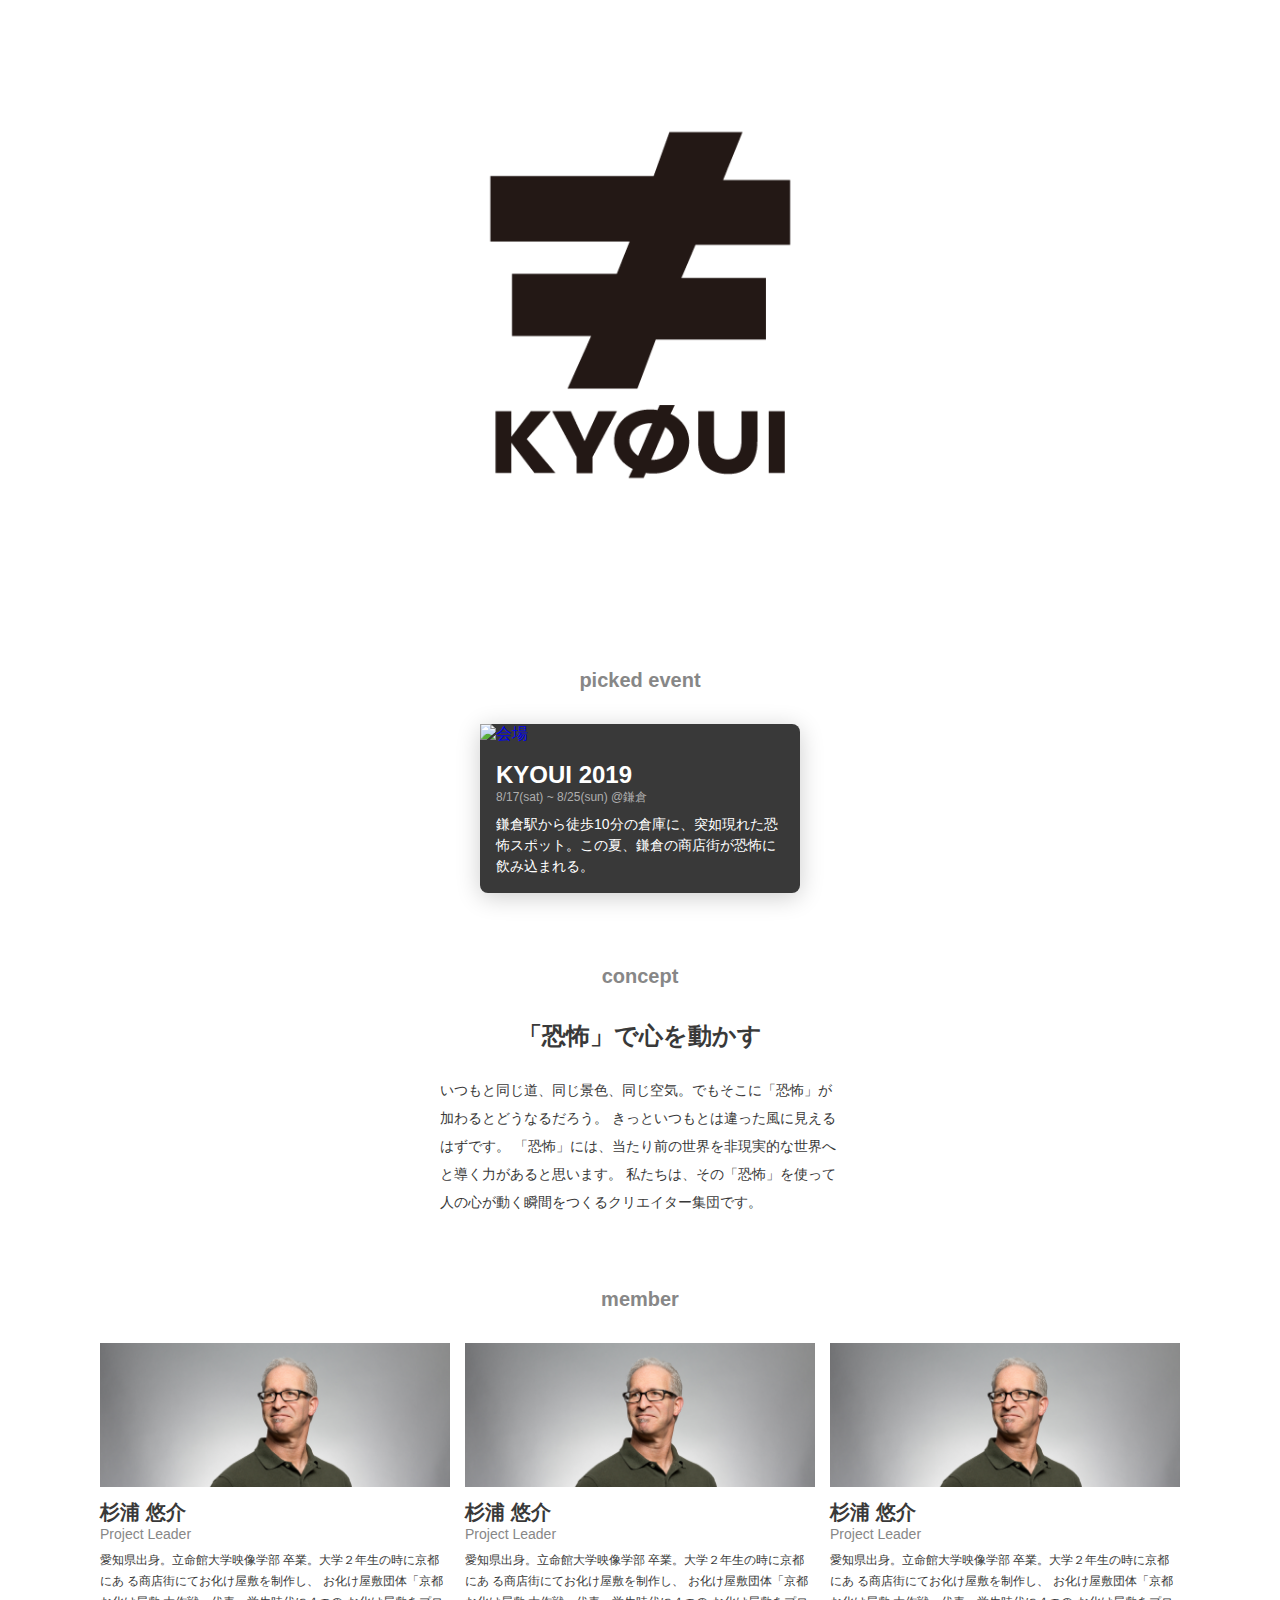
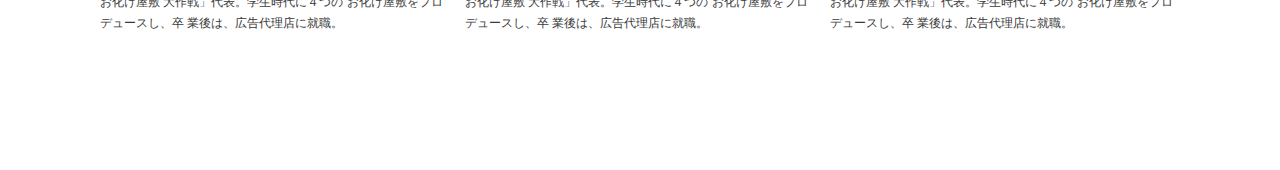
==== docs/index.html @ fddafd69 "GAを導入" ====
<!DOCTYPE html>
<html lang="ja">

<head prefix="og: https://ogp.me/ns# fb: https://ogp.me/ns/fb# website: https://ogp.me/ns/website#">
  <!-- Global site tag (gtag.js) - Google Analytics -->
  <script async src="https://www.googletagmanager.com/gtag/js?id=UA-143882846-1"></script>
  <script>
    window.dataLayer = window.dataLayer || [];
    function gtag(){dataLayer.push(arguments);}
    gtag('js', new Date());
    gtag('config', 'UA-143882846-1');
  </script>

  <meta property="og:title" content="KYOUI" />
  <meta property="og:description" content="website of KYOUI" />
  <meta property="og:url" content="https://ryuuuuukun.github.io/kyoui/" />
  <meta property="og:type" content="website" />
  <meta property="og:image" content="https://ryuuuuukun.github.io/kyoui/assets/images/KYOUI_logo.png" />
  <meta property="og:site_name" content="KYOUI" />

  <meta charset="UTF-8">
  <meta name="viewport" content="width=device-width, initial-scale=1.0">
  <meta http-equiv="X-UA-Compatible" content="ie=edge">
  <title>KYOUI</title>

  <link rel="stylesheet" href="assets/css/style.css">
  <link rel="stylesheet" href="assets/css/ress.css">
  <link rel="shortcut icon" href="assets/images/favicon.ico" type="image/x-icon">
</head>

<body>
  <main>
    <div class="wrapper">
      <header class="site-header" style="display: none;">
        <nav class="site-nav">
          <h1 class="title-logo"><a href="" class="title-logo__link">Ryuki Murakami</a></h1>
          <p class="btn_hamburger" id="jsi-btn-hamburger">
            <a href="#!">
              <span></span>
              <span></span>
              <span></span>
              <span></span>
            </a>
          </p>
          <ul class="nav-menu" id="jsi-nav-menu">
            <li class="nav-menu__list"><a href="#works" class="nav-menu__link nav-menu__link--current">works</a></li>
          </ul><!-- /nav-menu -->
        </nav><!-- /site-nav -->
      </header><!-- /site-header   -->
      <section class="first-view">
        <img src="./assets/images/KYOUI_logo.png" alt="" class="first-view__logo">
      </section>

      <section class="top-section event">
        <h2 class="top-section__title">picked event</h2>
        <a href="./ajisai.html" class="event-link">

          <div class="event__card">
            <img src="./assets/images/place.jpg" alt="会場" class="event__card__image">
            <div class="event__card__texts">
              <h3 class="event__card__texts__title">KYOUI 2019</h3>
              <p class="event__card__texts__subtitle">8/17(sat) ~ 8/25(sun) @鎌倉</p>
              <p class="event__card__texts__caption">鎌倉駅から徒歩10分の倉庫に、突如現れた恐怖スポット。この夏、鎌倉の商店街が恐怖に飲み込まれる。</p>
            </div>
          </div>
        </a>
      </section>

      <section class="top-section concept">
        <h2 class="top-section__title">concept</h2>
        <h3 class="concept__title">「恐怖」で心を動かす</h3>
        <p class="concept__text">いつもと同じ道、同じ景色、同じ空気。でもそこに「恐怖」が加わるとどうなるだろう。
          きっといつもとは違った風に見えるはずです。
          「恐怖」には、当たり前の世界を非現実的な世界へと導く力があると思います。
          私たちは、その「恐怖」を使って人の心が動く瞬間をつくるクリエイター集団です。</p>
      </section>

      <section class="top-section member">
        <h2 class="top-section__title">member</h2>
        <div class="cards">
          <div class="member__card">
            <img src="./assets/images/men.jpg" alt="杉浦雄介の写真" class="member__card__image">
            <h3 class="member__card__name">杉浦 悠介</h3>
            <p class="member__card__role">Project Leader</p>
            <p class="member__card__text">愛知県出身。立命館大学映像学部
              卒業。大学２年生の時に京都にあ
            る商店街にてお化け屋敷を制作し、
            お化け屋敷団体「京都お化け屋敷
            大作戦」代表。学生時代に４つの
            お化け屋敷をプロデュースし、卒
            業後は、広告代理店に就職。</p>
          </div>
          <div class="member__card">
            <img src="./assets/images/men.jpg" alt="杉浦雄介の写真" class="member__card__image">
            <h3 class="member__card__name">杉浦 悠介</h3>
            <p class="member__card__role">Project Leader</p>
            <p class="member__card__text">愛知県出身。立命館大学映像学部
              卒業。大学２年生の時に京都にあ
              る商店街にてお化け屋敷を制作し、
              お化け屋敷団体「京都お化け屋敷
              大作戦」代表。学生時代に４つの
              お化け屋敷をプロデュースし、卒
              業後は、広告代理店に就職。</p>
            </div>
            <div class="member__card">
              <img src="./assets/images/men.jpg" alt="杉浦雄介の写真" class="member__card__image">
              <h3 class="member__card__name">杉浦 悠介</h3>
              <p class="member__card__role">Project Leader</p>
              <p class="member__card__text">愛知県出身。立命館大学映像学部
                卒業。大学２年生の時に京都にあ
                る商店街にてお化け屋敷を制作し、
                お化け屋敷団体「京都お化け屋敷
                大作戦」代表。学生時代に４つの
                お化け屋敷をプロデュースし、卒
                業後は、広告代理店に就職。</p>
              </div>
            </div>
      </section>
    </div><!-- wrapper -->
  </main>
</body>

</html>
---- docs/assets/css/style.css ----
@charset "UTF-8";
@import url(https://fonts.googleapis.com/earlyaccess/notosansjapanese.css);
html {
  font-size: 10px;
}

body {
  list-style: none;
  font-family: "Avenir next", "Arial", "Hiragino Kaku Gothic ProN", "ヒラギノ角ゴ ProN W3", YuGothic, "Yu Gothic", sans-serif, sans-serif;
  font-size: 1.6rem;
  color: #393939;
}

ul {
  list-style: none;
}

a {
  text-decoration: none;
}

.wrapper {
  padding: 32px;
}

.first-view {
  margin: 0 0 72px;
  text-align: center;
}

.first-view__logo {
  max-width: 560px;
  width: 80%;
}

.top-section {
  margin: 0 auto 72px;
}

.top-section__title {
  margin: 0 auto 32px;
  color: #878787;
  font-size: 2rem;
  text-align: center;
}

.event__card {
  margin: 0 auto;
  max-width: 320px;
  background: #393939;
  border-radius: 8px;
  box-shadow: 0px 4px 24px rgba(0, 0, 0, 0.2);
}

.event__card__image {
  height: 168px;
  width: 100%;
  object-fit: cover;
}

.event__card__texts {
  padding: 16px;
}

.event__card__texts__title {
  color: #fff;
  font-size: 2.4rem;
}

.event__card__texts__subtitle {
  color: #aeaeae;
  font-size: 1.2rem;
  margin-bottom: 8px;
}

.event__card__texts__caption {
  color: #fff;
  font-size: 1.4rem;
  line-height: 2.1rem;
}

.concept__title {
  margin-bottom: 24px;
  font-size: 2.4rem;
  text-align: center;
}

.concept__text {
  margin: 0 auto;
  max-width: 400px;
  font-size: 1.4rem;
  line-height: 2.8rem;
}

.cards {
  display: flex;
  margin: 0 auto;
  max-width: 1080px;
  justify-content: space-between;
}

.member__card {
  max-width: 350px;
  margin-bottom: 32px;
}

.member__card__image {
  display: block;
  margin-bottom: 12px;
  width: 100%;
  height: 144px;
  object-fit: cover;
}

.member__card__name {
  font-size: 2rem;
}

.member__card__role {
  margin-bottom: 8px;
  font-size: 1.4rem;
  color: #878787;
}

.member__card__text {
  font-size: 1.2rem;
  line-height: 2.1rem;
}
---- docs/assets/css/ress.css ----
/*!
 * ress.css • v1.2.2
 * MIT License
 * github.com/filipelinhares/ress
 */

/* # =================================================================
   # Global selectors
   # ================================================================= */

html {
  box-sizing: border-box;
  overflow-y: scroll; /* All browsers without overlaying scrollbars */
  -webkit-text-size-adjust: 100%; /* iOS 8+ */
}

*,
::before,
::after {
  background-repeat: no-repeat; /* Set `background-repeat: no-repeat` to all elements and pseudo elements */
  box-sizing: inherit;
}

::before,
::after {
  text-decoration: inherit; /* Inherit text-decoration and vertical align to ::before and ::after pseudo elements */
  vertical-align: inherit;
}

* {
  padding: 0; /* Reset `padding` and `margin` of all elements */
  margin: 0;
}

/* # =================================================================
   # General elements
   # ================================================================= */

/* Add the correct display in iOS 4-7.*/
audio:not([controls]) {
  display: none;
  height: 0;
}

hr {
  overflow: visible; /* Show the overflow in Edge and IE */
}

/*
* Correct `block` display not defined for any HTML5 element in IE 8/9
* Correct `block` display not defined for `details` or `summary` in IE 10/11
* and Firefox
* Correct `block` display not defined for `main` in IE 11
*/
article,
aside,
details,
figcaption,
figure,
footer,
header,
main,
menu,
nav,
section,
summary {
  display: block;
}

summary {
  display: list-item; /* Add the correct display in all browsers */
}

small {
  font-size: 80%; /* Set font-size to 80% in `small` elements */
}

[hidden],
template {
  display: none; /* Add the correct display in IE */
}

abbr[title] {
  border-bottom: 1px dotted; /* Add a bordered underline effect in all browsers */
  text-decoration: none; /* Remove text decoration in Firefox 40+ */
}

a {
  background-color: transparent; /* Remove the gray background on active links in IE 10 */
  -webkit-text-decoration-skip: objects; /* Remove gaps in links underline in iOS 8+ and Safari 8+ */
}

a:active,
a:hover {
  outline-width: 0; /* Remove the outline when hovering in all browsers */
}

code,
kbd,
pre,
samp {
  font-family: monospace, monospace; /* Specify the font family of code elements */
}

b,
strong {
  font-weight: bolder; /* Correct style set to `bold` in Edge 12+, Safari 6.2+, and Chrome 18+ */
}

dfn {
  font-style: italic; /* Address styling not present in Safari and Chrome */
}

/* Address styling not present in IE 8/9 */
mark {
  background-color: #ff0;
  color: #000;
}

/* https://gist.github.com/unruthless/413930 */
sub,
sup {
  font-size: 75%;
  line-height: 0;
  position: relative;
  vertical-align: baseline;
}

sub {
  bottom: -0.25em;
}

sup {
  top: -0.5em;
}

/* # =================================================================
   # Forms
   # ================================================================= */

input {
  border-radius: 0;
}

/* Apply cursor pointer to button elements */
button,
[type="button"],
[type="reset"],
[type="submit"],
[role="button"] {
  cursor: pointer;
}

/* Replace pointer cursor in disabled elements */
[disabled] {
  cursor: default;
}

[type="number"] {
  width: auto; /* Firefox 36+ */
}

[type="search"] {
  -webkit-appearance: textfield; /* Safari 8+ */
}

[type="search"]::-webkit-search-cancel-button,
[type="search"]::-webkit-search-decoration {
  -webkit-appearance: none; /* Safari 8 */
}

textarea {
  overflow: auto; /* Internet Explorer 11+ */
  resize: vertical; /* Specify textarea resizability */
}

button,
input,
optgroup,
select,
textarea {
  font: inherit; /* Specify font inheritance of form elements */
}

optgroup {
  font-weight: bold; /* Restore the font weight unset by the previous rule. */
}

button {
  overflow: visible; /* Address `overflow` set to `hidden` in IE 8/9/10/11 */
}

/* Remove inner padding and border in Firefox 4+ */
button::-moz-focus-inner,
[type="button"]::-moz-focus-inner,
[type="reset"]::-moz-focus-inner,
[type="submit"]::-moz-focus-inner {
  border-style: 0;
  padding: 0;
}

/* Replace focus style removed in the border reset above */
button:-moz-focusring,
[type="button"]::-moz-focus-inner,
[type="reset"]::-moz-focus-inner,
[type="submit"]::-moz-focus-inner {
  outline: 1px dotted ButtonText;
}

button,
html [type="button"], /* Prevent a WebKit bug where (2) destroys native `audio` and `video`controls in Android 4 */
[type="reset"],
[type="submit"] {
  -webkit-appearance: button; /* Correct the inability to style clickable types in iOS */
}

button,
select {
  text-transform: none; /* Firefox 40+, Internet Explorer 11- */
}

/* Remove the default button styling in all browsers */
button,
input,
select,
textarea {
  background-color: transparent;
  border-style: none;
  color: inherit;
}

/* Style select like a standard input */
select {
  -moz-appearance: none; /* Firefox 36+ */
  -webkit-appearance: none; /* Chrome 41+ */
}

select::-ms-expand {
  display: none; /* Internet Explorer 11+ */
}

select::-ms-value {
  color: currentColor; /* Internet Explorer 11+ */
}

legend {
  border: 0; /* Correct `color` not being inherited in IE 8/9/10/11 */
  color: inherit; /* Correct the color inheritance from `fieldset` elements in IE */
  display: table; /* Correct the text wrapping in Edge and IE */
  max-width: 100%; /* Correct the text wrapping in Edge and IE */
  white-space: normal; /* Correct the text wrapping in Edge and IE */
}

::-webkit-file-upload-button {
  -webkit-appearance: button; /* Correct the inability to style clickable types in iOS and Safari */
  font: inherit; /* Change font properties to `inherit` in Chrome and Safari */
}

[type="search"] {
  -webkit-appearance: textfield; /* Correct the odd appearance in Chrome and Safari */
  outline-offset: -2px; /* Correct the outline style in Safari */
}

/* # =================================================================
   # Specify media element style
   # ================================================================= */

img {
  border-style: none; /* Remove border when inside `a` element in IE 8/9/10 */
}

/* Add the correct vertical alignment in Chrome, Firefox, and Opera */
progress {
  vertical-align: baseline;
}

svg:not(:root) {
  overflow: hidden; /* Internet Explorer 11- */
}

audio,
canvas,
progress,
video {
  display: inline-block; /* Internet Explorer 11+, Windows Phone 8.1+ */
}

/* # =================================================================
   # Accessibility
   # ================================================================= */

/* Hide content from screens but not screenreaders */
@media screen {
  [hidden~="screen"] {
    display: inherit;
  }
  [hidden~="screen"]:not(:active):not(:focus):not(:target) {
    position: absolute !important;
    clip: rect(0 0 0 0) !important;
  }
}

/* Specify the progress cursor of updating elements */
[aria-busy="true"] {
  cursor: progress;
}

/* Specify the pointer cursor of trigger elements */
[aria-controls] {
  cursor: pointer;
}

/* Specify the unstyled cursor of disabled, not-editable, or otherwise inoperable elements */
[aria-disabled] {
  cursor: default;
}

/* # =================================================================
   # Selection
   # ================================================================= */

/* Specify text selection background color and omit drop shadow */

::-moz-selection {
  background-color: #b3d4fc; /* Required when declaring ::selection */
  color: #000;
  text-shadow: none;
}

::selection {
  background-color: #b3d4fc; /* Required when declaring ::selection */
  color: #000;
  text-shadow: none;
}
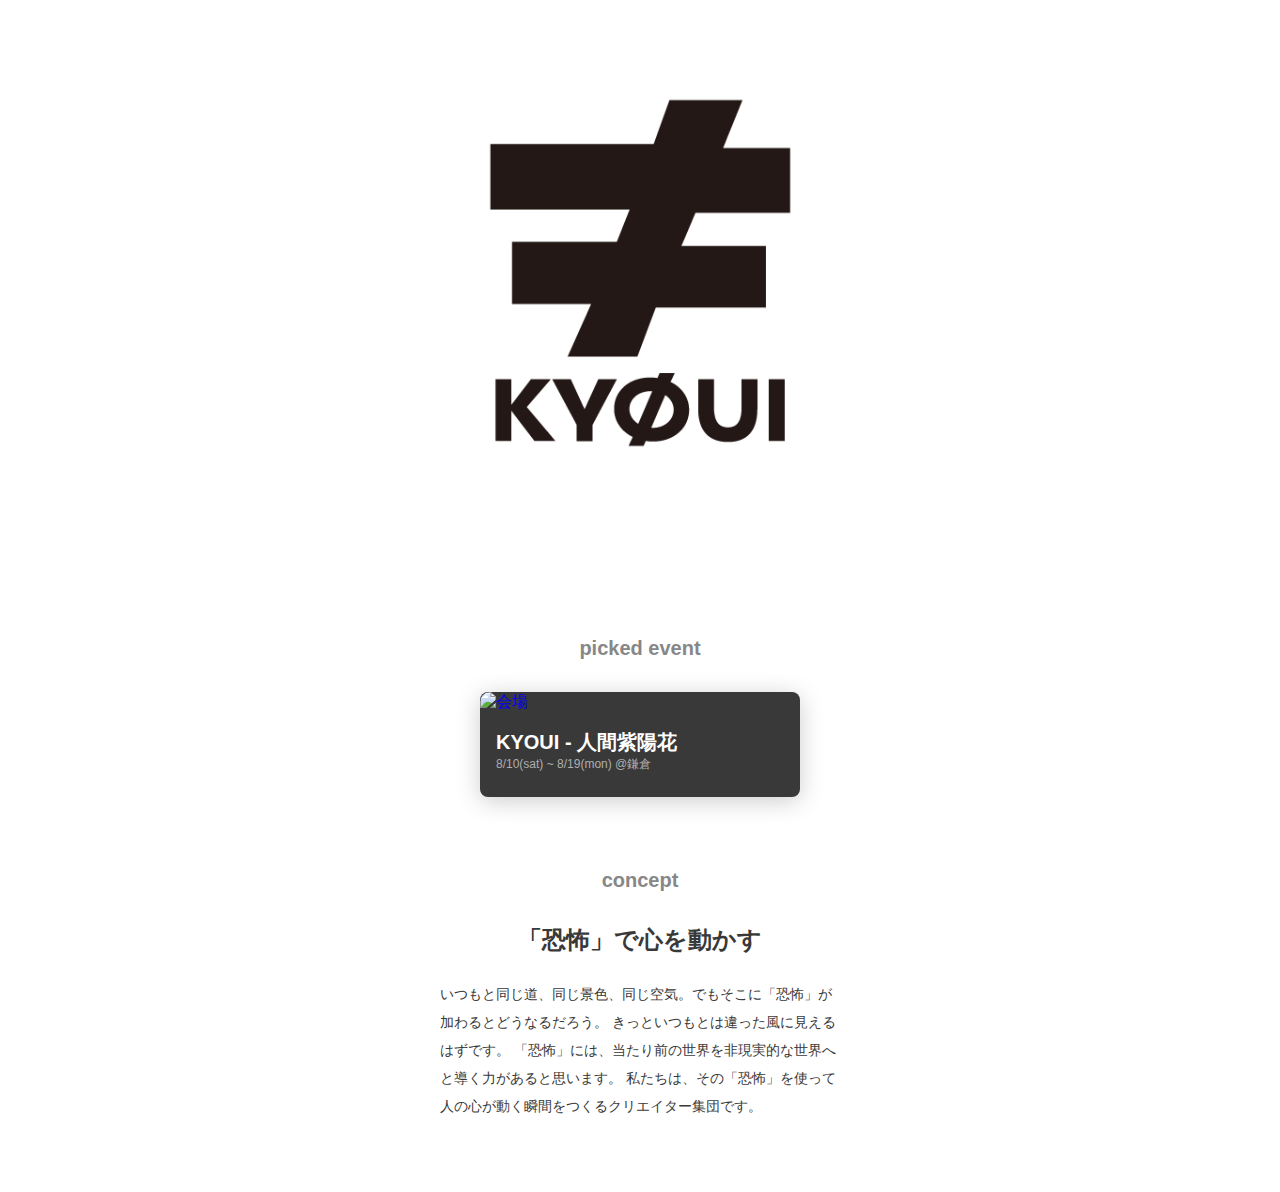
==== commit 27f59f44: "団体ページを変更" ====
--- a/docs/index.html
+++ b/docs/index.html
@@ -10,12 +10,13 @@
     gtag('js', new Date());
     gtag('config', 'UA-143882846-1');
   </script>
-
+  <meta name="twitter:card" content="summary_large_image">
+  <meta name="twitter:site" content="@KYOUI_official" />
   <meta property="og:title" content="KYOUI" />
   <meta property="og:description" content="website of KYOUI" />
-  <meta property="og:url" content="https://ryuuuuukun.github.io/kyoui/" />
+  <meta property="og:url" content="https://kyoui.space/" />
   <meta property="og:type" content="website" />
-  <meta property="og:image" content="https://ryuuuuukun.github.io/kyoui/assets/images/KYOUI_logo.png" />
+  <meta property="og:image" content="https://kyoui.space/assets/images/OGP-logo.png" />
   <meta property="og:site_name" content="KYOUI" />
 
   <meta charset="UTF-8">
@@ -32,20 +33,6 @@
   <main>
     <div class="wrapper">
       <header class="site-header" style="display: none;">
-        <nav class="site-nav">
-          <h1 class="title-logo"><a href="" class="title-logo__link">Ryuki Murakami</a></h1>
-          <p class="btn_hamburger" id="jsi-btn-hamburger">
-            <a href="#!">
-              <span></span>
-              <span></span>
-              <span></span>
-              <span></span>
-            </a>
-          </p>
-          <ul class="nav-menu" id="jsi-nav-menu">
-            <li class="nav-menu__list"><a href="#works" class="nav-menu__link nav-menu__link--current">works</a></li>
-          </ul><!-- /nav-menu -->
-        </nav><!-- /site-nav -->
       </header><!-- /site-header   -->
       <section class="first-view">
         <img src="./assets/images/KYOUI_logo.png" alt="" class="first-view__logo">
@@ -56,11 +43,11 @@
         <a href="./ajisai.html" class="event-link">
 
           <div class="event__card">
-            <img src="./assets/images/place.jpg" alt="会場" class="event__card__image">
+            <img src="./assets/images/OGP-key-visual.png" alt="会場" class="event__card__image">
             <div class="event__card__texts">
-              <h3 class="event__card__texts__title">KYOUI 2019</h3>
-              <p class="event__card__texts__subtitle">8/17(sat) ~ 8/25(sun) @鎌倉</p>
-              <p class="event__card__texts__caption">鎌倉駅から徒歩10分の倉庫に、突如現れた恐怖スポット。この夏、鎌倉の商店街が恐怖に飲み込まれる。</p>
+              <h3 class="event__card__texts__title">KYOUI - 人間紫陽花</h3>
+              <p class="event__card__texts__subtitle">8/10(sat) ~ 8/19(mon) @鎌倉</p>
+              <!-- <p class="event__card__texts__caption">鎌倉駅から徒歩10分の倉庫に、突如現れた恐怖スポット。この夏、鎌倉の商店街が恐怖に飲み込まれる。</p> -->
             </div>
           </div>
         </a>
@@ -74,48 +61,6 @@
           「恐怖」には、当たり前の世界を非現実的な世界へと導く力があると思います。
           私たちは、その「恐怖」を使って人の心が動く瞬間をつくるクリエイター集団です。</p>
       </section>
-
-      <section class="top-section member">
-        <h2 class="top-section__title">member</h2>
-        <div class="cards">
-          <div class="member__card">
-            <img src="./assets/images/men.jpg" alt="杉浦雄介の写真" class="member__card__image">
-            <h3 class="member__card__name">杉浦 悠介</h3>
-            <p class="member__card__role">Project Leader</p>
-            <p class="member__card__text">愛知県出身。立命館大学映像学部
-              卒業。大学２年生の時に京都にあ
-            る商店街にてお化け屋敷を制作し、
-            お化け屋敷団体「京都お化け屋敷
-            大作戦」代表。学生時代に４つの
-            お化け屋敷をプロデュースし、卒
-            業後は、広告代理店に就職。</p>
-          </div>
-          <div class="member__card">
-            <img src="./assets/images/men.jpg" alt="杉浦雄介の写真" class="member__card__image">
-            <h3 class="member__card__name">杉浦 悠介</h3>
-            <p class="member__card__role">Project Leader</p>
-            <p class="member__card__text">愛知県出身。立命館大学映像学部
-              卒業。大学２年生の時に京都にあ
-              る商店街にてお化け屋敷を制作し、
-              お化け屋敷団体「京都お化け屋敷
-              大作戦」代表。学生時代に４つの
-              お化け屋敷をプロデュースし、卒
-              業後は、広告代理店に就職。</p>
-            </div>
-            <div class="member__card">
-              <img src="./assets/images/men.jpg" alt="杉浦雄介の写真" class="member__card__image">
-              <h3 class="member__card__name">杉浦 悠介</h3>
-              <p class="member__card__role">Project Leader</p>
-              <p class="member__card__text">愛知県出身。立命館大学映像学部
-                卒業。大学２年生の時に京都にあ
-                る商店街にてお化け屋敷を制作し、
-                お化け屋敷団体「京都お化け屋敷
-                大作戦」代表。学生時代に４つの
-                お化け屋敷をプロデュースし、卒
-                業後は、広告代理店に就職。</p>
-              </div>
-            </div>
-      </section>
     </div><!-- wrapper -->
   </main>
 </body>
--- a/docs/assets/css/style.css
+++ b/docs/assets/css/style.css
@@ -20,7 +20,7 @@
 }
 
 .wrapper {
-  padding: 32px;
+  padding: 0 32px;
 }
 
 .first-view {
@@ -56,6 +56,7 @@
   height: 168px;
   width: 100%;
   object-fit: cover;
+  border-radius: 10px 10px 0 0;
 }
 
 .event__card__texts {
@@ -64,7 +65,7 @@
 
 .event__card__texts__title {
   color: #fff;
-  font-size: 2.4rem;
+  font-size: 2rem;
 }
 
 .event__card__texts__subtitle {
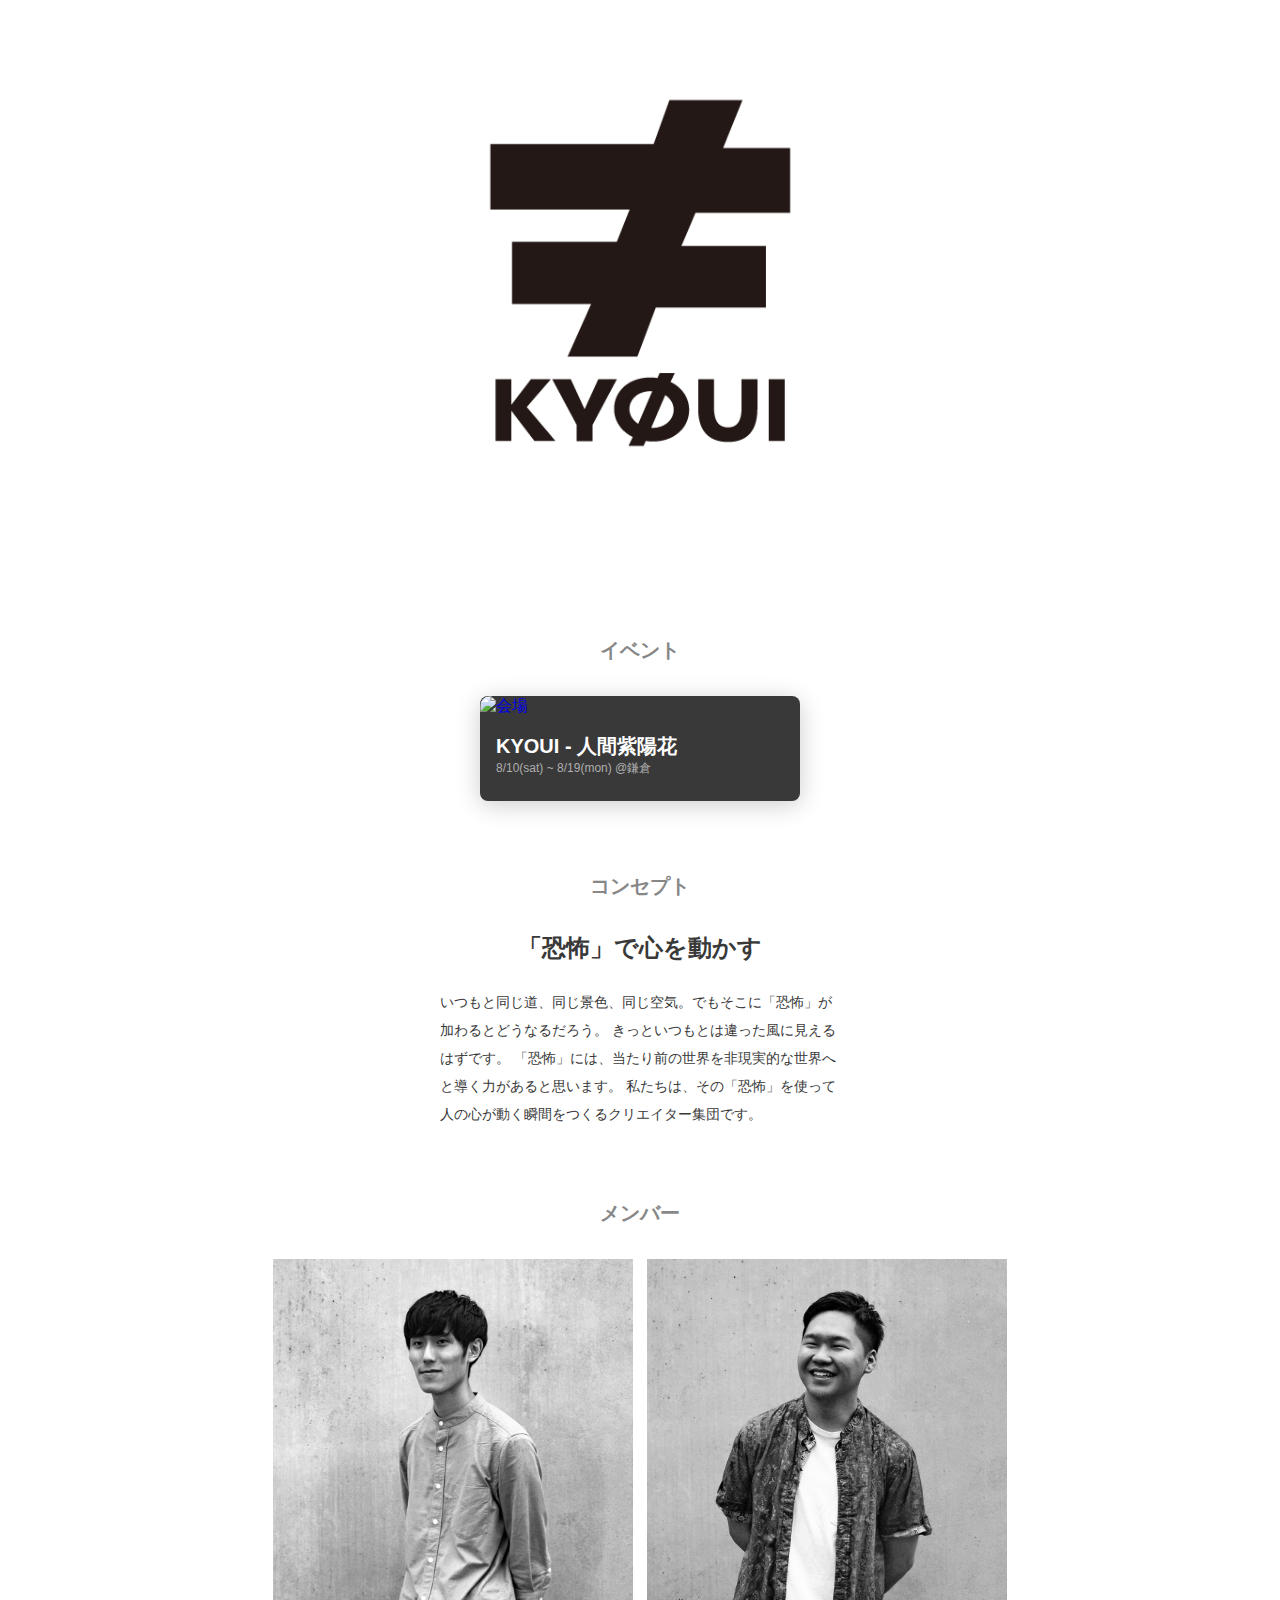
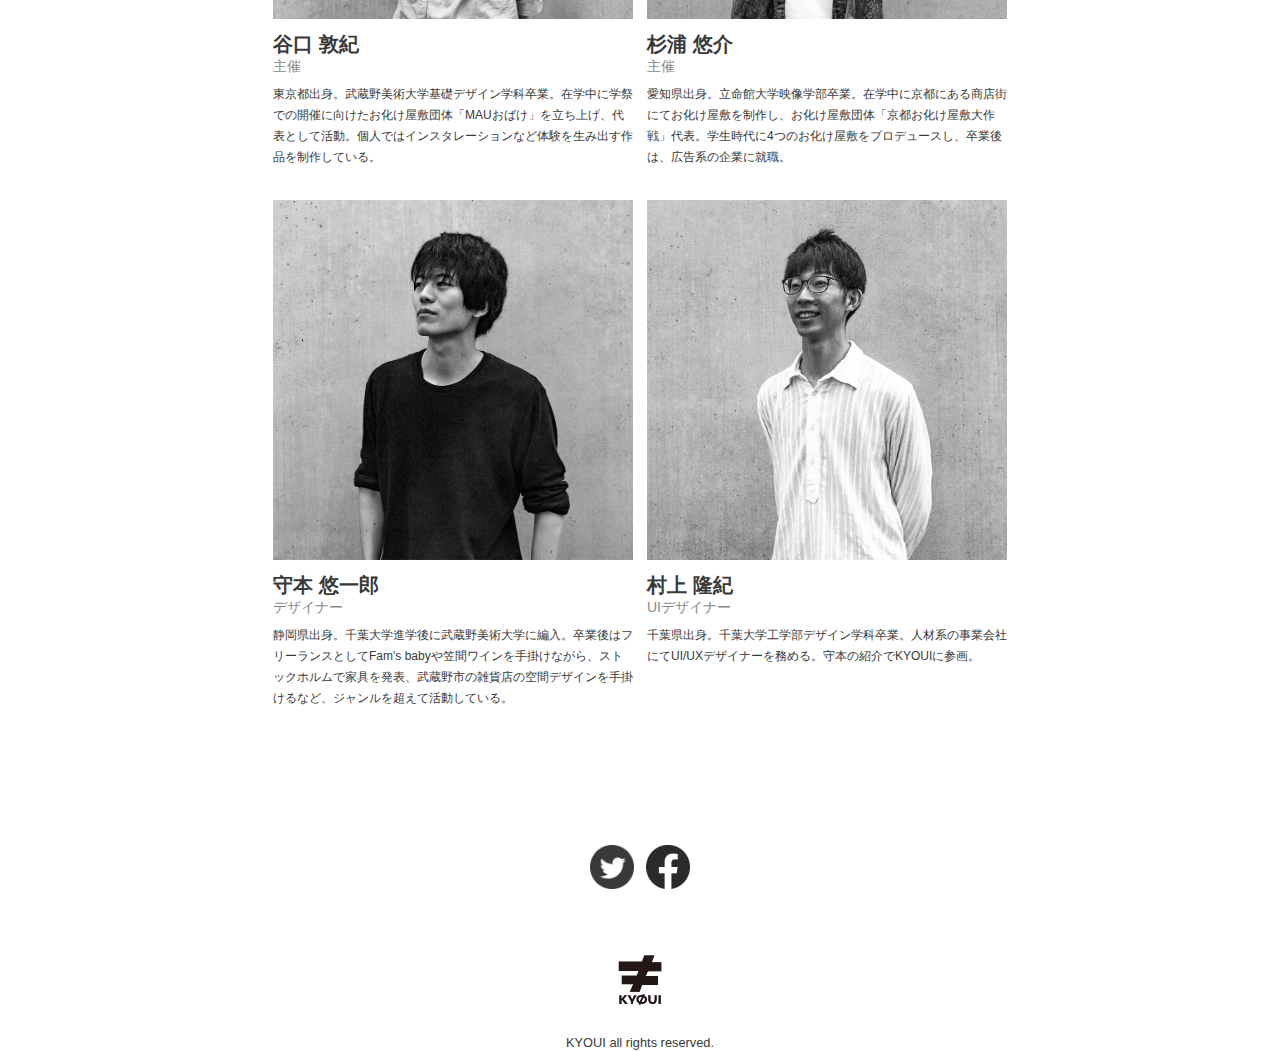
==== commit 8c947f0d: "メンバー情報を追加" ====
--- a/docs/index.html
+++ b/docs/index.html
@@ -39,7 +39,7 @@
       </section>
 
       <section class="top-section event">
-        <h2 class="top-section__title">picked event</h2>
+        <h2 class="top-section__title">イベント</h2>
         <a href="./ajisai.html" class="event-link">
 
           <div class="event__card">
@@ -54,14 +54,62 @@
       </section>
 
       <section class="top-section concept">
-        <h2 class="top-section__title">concept</h2>
+        <h2 class="top-section__title">コンセプト</h2>
         <h3 class="concept__title">「恐怖」で心を動かす</h3>
         <p class="concept__text">いつもと同じ道、同じ景色、同じ空気。でもそこに「恐怖」が加わるとどうなるだろう。
           きっといつもとは違った風に見えるはずです。
           「恐怖」には、当たり前の世界を非現実的な世界へと導く力があると思います。
           私たちは、その「恐怖」を使って人の心が動く瞬間をつくるクリエイター集団です。</p>
       </section>
+
+      <section class="top-section member">
+        <h2 class="top-section__title">メンバー</h2>
+        <div class="cards">
+          <div class="member__card">
+            <img src="./assets/images/atsuki.png" alt="タニグチアツキの写真" class="member__card__image">
+            <h3 class="member__card__name">谷口 敦紀</h3>
+            <p class="member__card__role">主催</p>
+            <p class="member__card__text">
+              東京都出身。武蔵野美術大学基礎デザイン学科卒業。在学中に学祭での開催に向けたお化け屋敷団体「MAUおばけ」を立ち上げ、代表として活動。個人ではインスタレーションなど体験を生み出す作品を制作している。
+            </p>
+          </div>
+          <div class="member__card">
+            <img src="./assets/images/yusuke.png" alt="スギウラユウスケの写真" class="member__card__image">
+            <h3 class="member__card__name">杉浦 悠介</h3>
+            <p class="member__card__role">主催</p>
+            <p class="member__card__text">
+              愛知県出身。立命館大学映像学部卒業。在学中に京都にある商店街にてお化け屋敷を制作し、お化け屋敷団体「京都お化け屋敷大作戦」代表。学生時代に4つのお化け屋敷をプロデュースし、卒業後は、広告系の企業に就職。
+            </p>
+            </div>
+            <div class="member__card">
+              <img src="./assets/images/yuichiro.png" alt="モリモトユウイチロウの写真" class="member__card__image">
+              <h3 class="member__card__name">守本 悠一郎</h3>
+              <p class="member__card__role">デザイナー</p>
+              <p class="member__card__text">
+                静岡県出身。千葉大学進学後に武蔵野美術大学に編入。卒業後はフリーランスとしてFam's babyや笠間ワインを手掛けながら、ストックホルムで家具を発表、武蔵野市の雑貨店の空間デザインを手掛けるなど、ジャンルを超えて活動している。
+              </p>
+            </div>
+            <div class="member__card">
+              <img src="./assets/images/ryuki.png" alt="ムラカミリュウキの写真" class="member__card__image">
+              <h3 class="member__card__name">村上 隆紀</h3>
+              <p class="member__card__role">UIデザイナー</p>
+              <p class="member__card__text">
+                千葉県出身。千葉大学工学部デザイン学科卒業。人材系の事業会社にてUI/UXデザイナーを務める。守本の紹介でKYOUIに参画。
+              </p>
+            </div>
+          </div>
+      </section>
     </div><!-- wrapper -->
+    <footer>
+      <div class="sns-buttons">
+        <a href="https://twitter.com/KYOUI_official" target="_blank"><img src="assets/images/twitter-icon.png" alt="twitterアイコン" class="sns-buttons__twitter"></a>
+        <a href="https://www.facebook.com/KYOUI-2353207561625531/" target="_blank"><img src="assets/images/facebook-logo.png" alt="twitterアイコン" class="sns-buttons__twitter"></a>
+      </div>
+      <div class="footer-logo">
+        <img src="./assets/images/KYOUI_logo.png" alt="" width="80">
+      </div>
+      <small>KYOUI all rights reserved.</small>
+    </footer>
   </main>
 </body>
 
--- a/docs/assets/css/style.css
+++ b/docs/assets/css/style.css
@@ -21,6 +21,7 @@
 
 .wrapper {
   padding: 0 32px;
+  margin-bottom: 104px;
 }
 
 .first-view {
@@ -94,22 +95,20 @@
 }
 
 .cards {
-  display: flex;
   margin: 0 auto;
   max-width: 1080px;
-  justify-content: space-between;
 }
 
 .member__card {
-  max-width: 350px;
-  margin-bottom: 32px;
+  max-width: 360px;
+  margin: 0 auto 32px;
 }
 
 .member__card__image {
   display: block;
   margin-bottom: 12px;
   width: 100%;
-  height: 144px;
+  height: 360px;
   object-fit: cover;
 }
 
@@ -127,3 +126,37 @@
   font-size: 1.2rem;
   line-height: 2.1rem;
 }
+
+footer {
+  text-align: center;
+}
+
+.sns-buttons {
+  display: flex;
+  justify-content: space-between;
+  margin: 0 auto 48px;
+  width: 100px;
+}
+
+.sns-buttons__twitter {
+  width: 44px;
+}
+
+.footer-logo {
+  margin-bottom: 8px;
+  text-align: center;
+}
+
+@media screen and (min-width: 1024px) {
+  .cards {
+    display: flex;
+    margin: 0 auto;
+    max-width: 748px;
+    justify-content: space-between;
+    flex-wrap: wrap;
+  }
+  .member__card {
+    width: 360px;
+    flex-shrink: 0;
+  }
+}
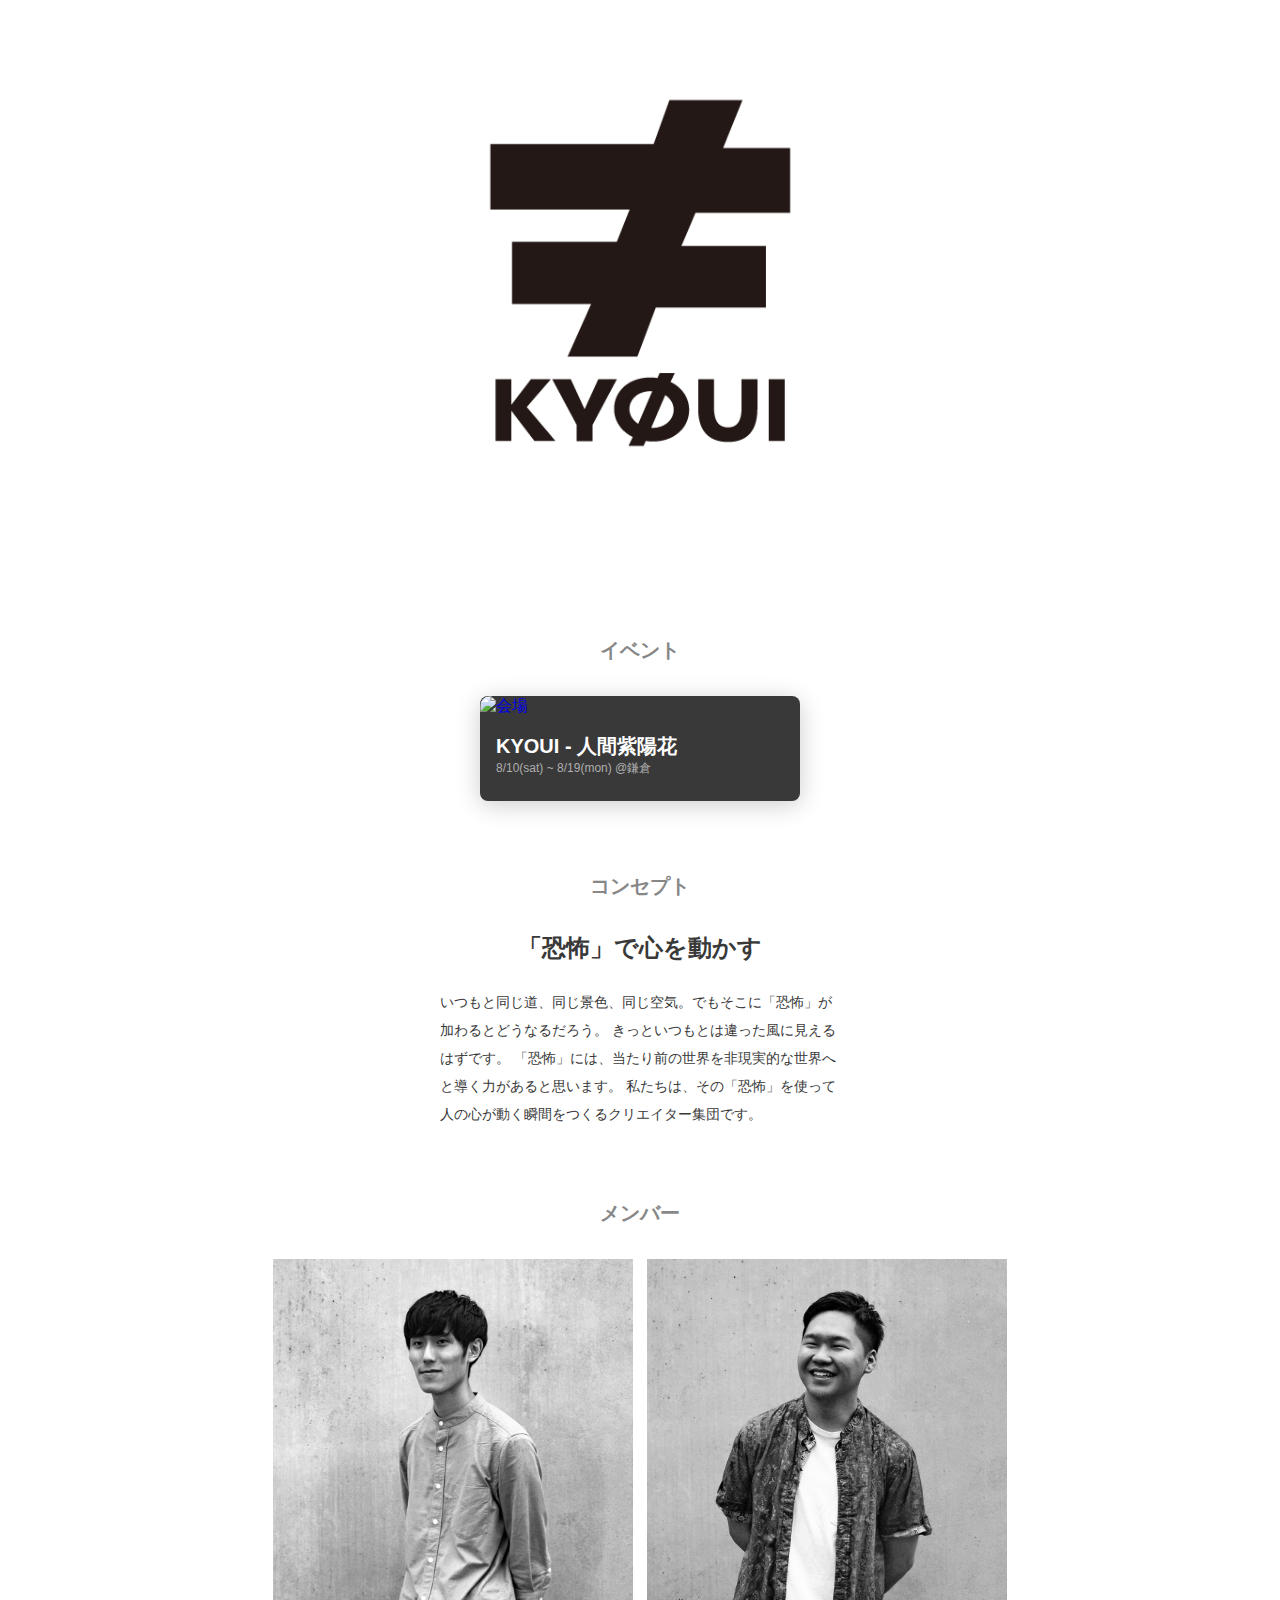
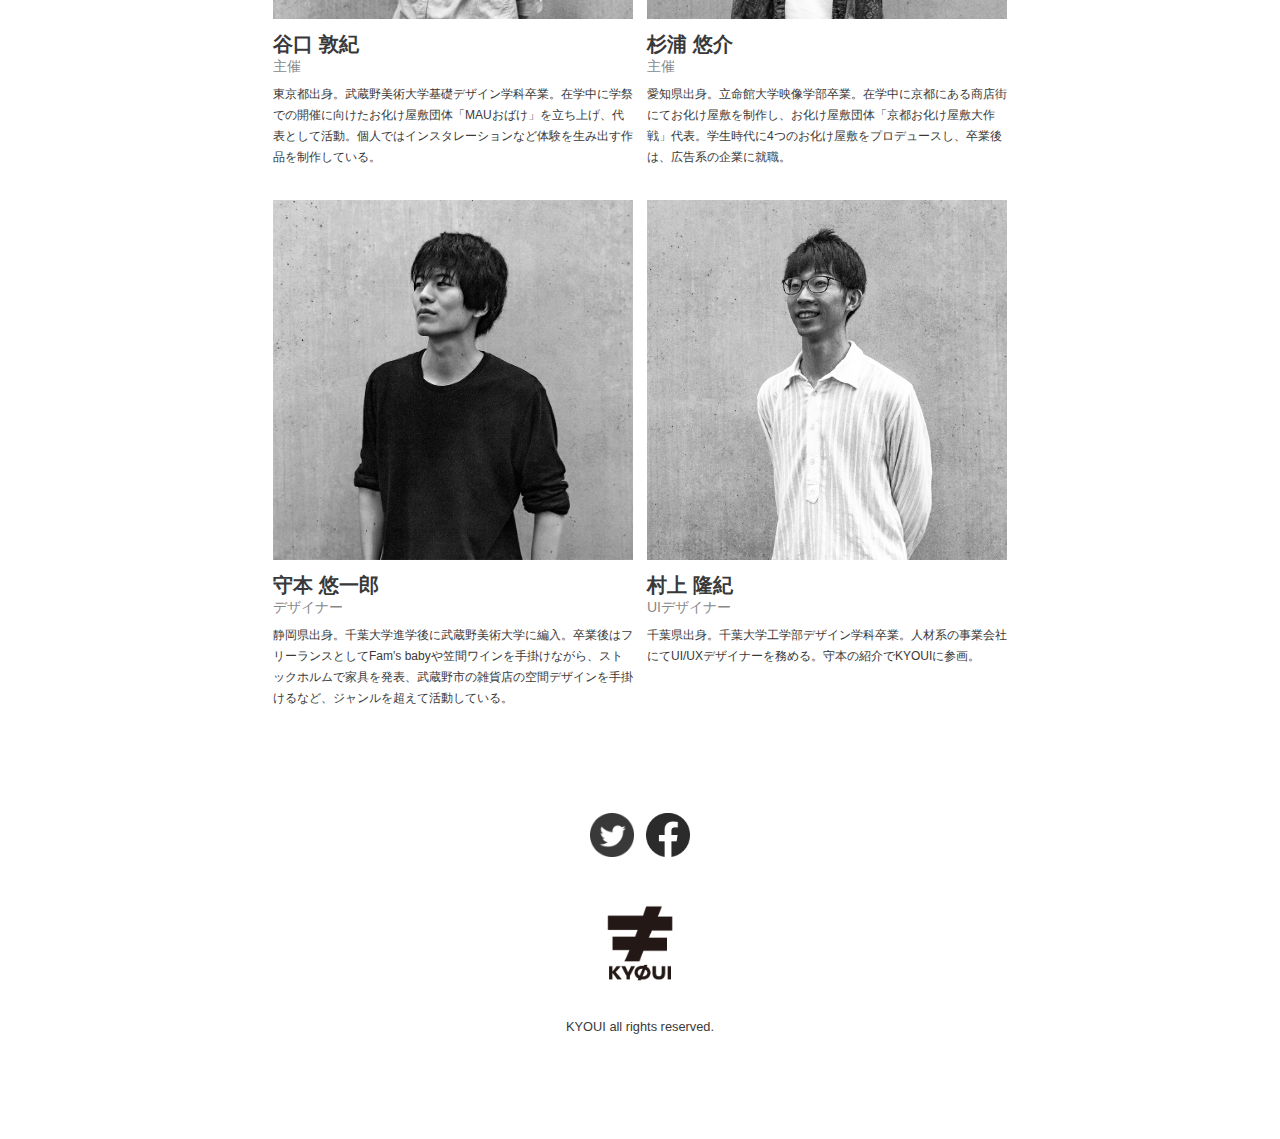
==== commit 91172712: "団体ページの細部を調整" ====
--- a/docs/index.html
+++ b/docs/index.html
@@ -99,17 +99,17 @@
             </div>
           </div>
       </section>
+      <footer>
+        <div class="sns-buttons">
+          <a href="https://twitter.com/KYOUI_official" target="_blank"><img src="assets/images/twitter-icon.png" alt="twitterアイコン" class="sns-buttons__twitter"></a>
+          <a href="https://www.facebook.com/KYOUI-2353207561625531/" target="_blank"><img src="assets/images/facebook-logo.png" alt="twitterアイコン" class="sns-buttons__twitter"></a>
+        </div>
+        <div class="footer-logo">
+          <img src="./assets/images/KYOUI_logo.png" alt="" width="120">
+        </div>
+        <small>KYOUI all rights reserved.</small>
+      </footer>
     </div><!-- wrapper -->
-    <footer>
-      <div class="sns-buttons">
-        <a href="https://twitter.com/KYOUI_official" target="_blank"><img src="assets/images/twitter-icon.png" alt="twitterアイコン" class="sns-buttons__twitter"></a>
-        <a href="https://www.facebook.com/KYOUI-2353207561625531/" target="_blank"><img src="assets/images/facebook-logo.png" alt="twitterアイコン" class="sns-buttons__twitter"></a>
-      </div>
-      <div class="footer-logo">
-        <img src="./assets/images/KYOUI_logo.png" alt="" width="80">
-      </div>
-      <small>KYOUI all rights reserved.</small>
-    </footer>
   </main>
 </body>
 
--- a/docs/assets/css/style.css
+++ b/docs/assets/css/style.css
@@ -134,7 +134,7 @@
 .sns-buttons {
   display: flex;
   justify-content: space-between;
-  margin: 0 auto 48px;
+  margin: 0 auto 24px;
   width: 100px;
 }
 
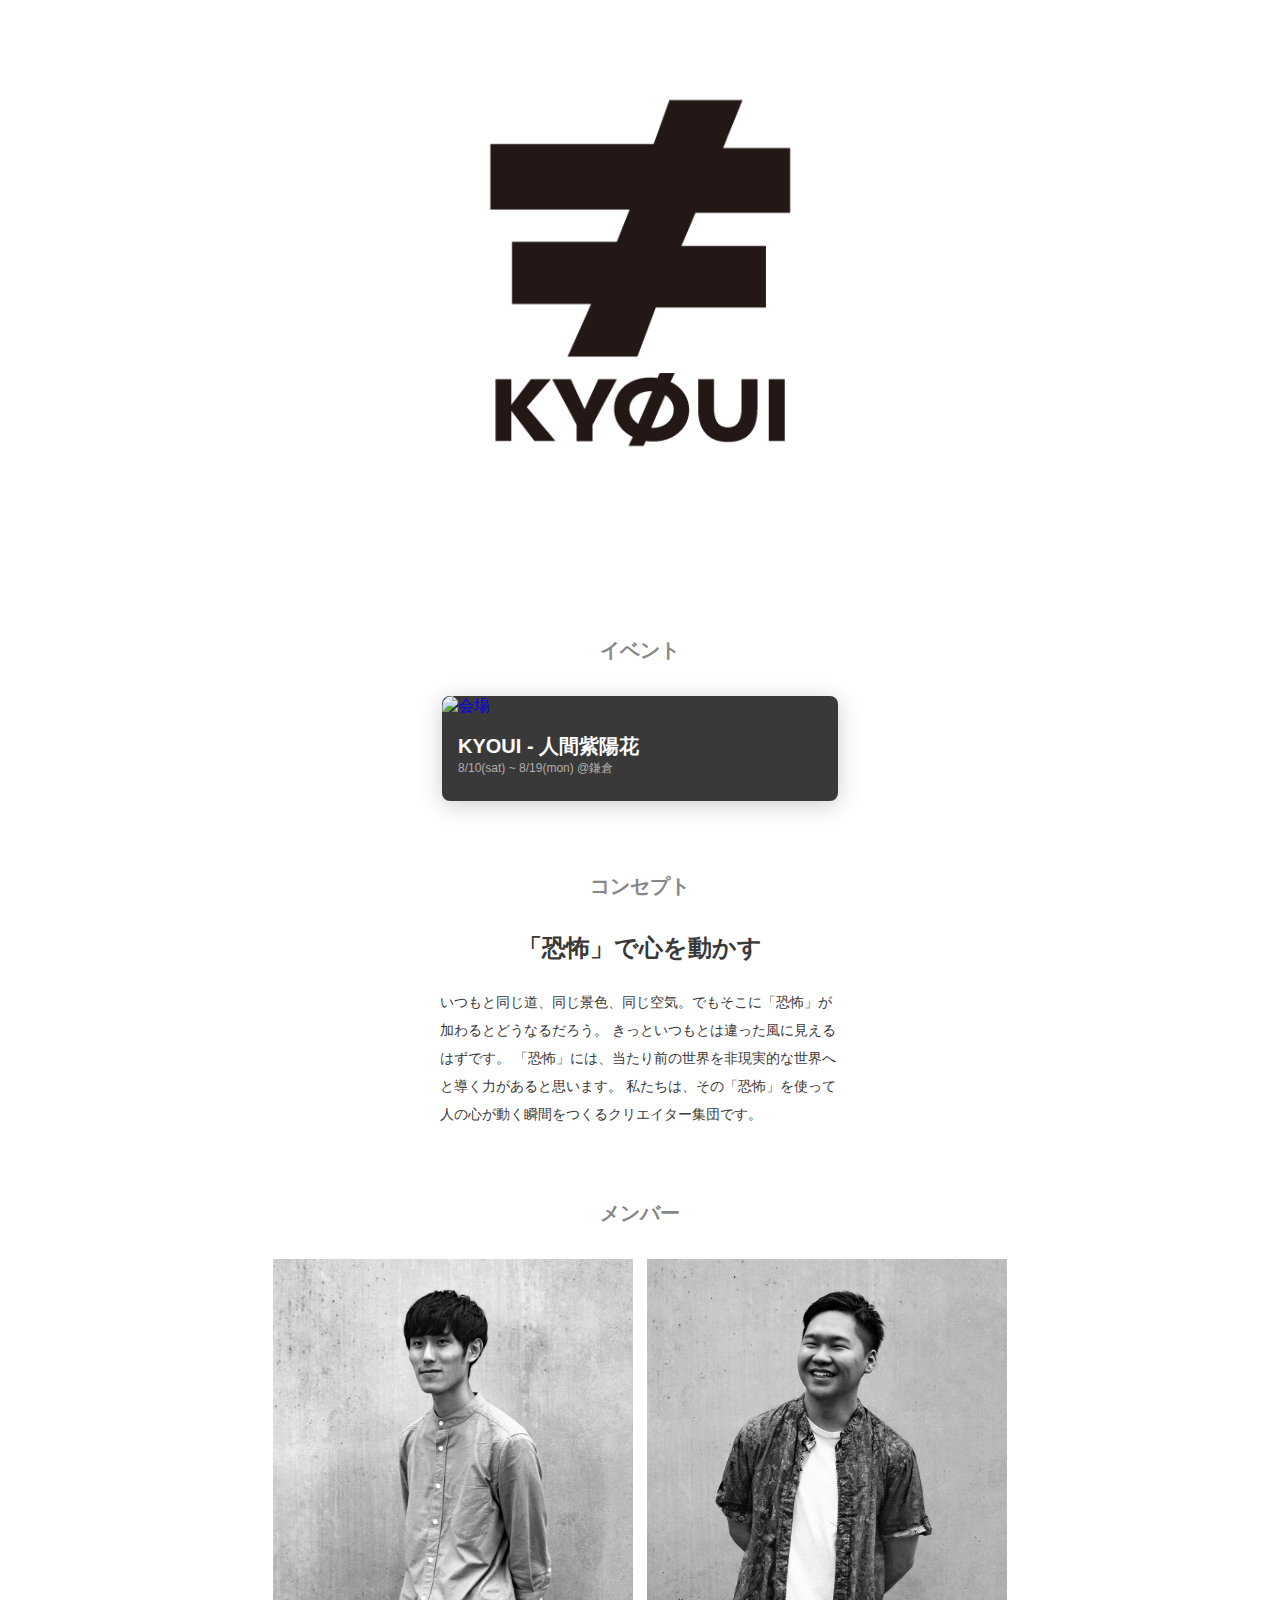
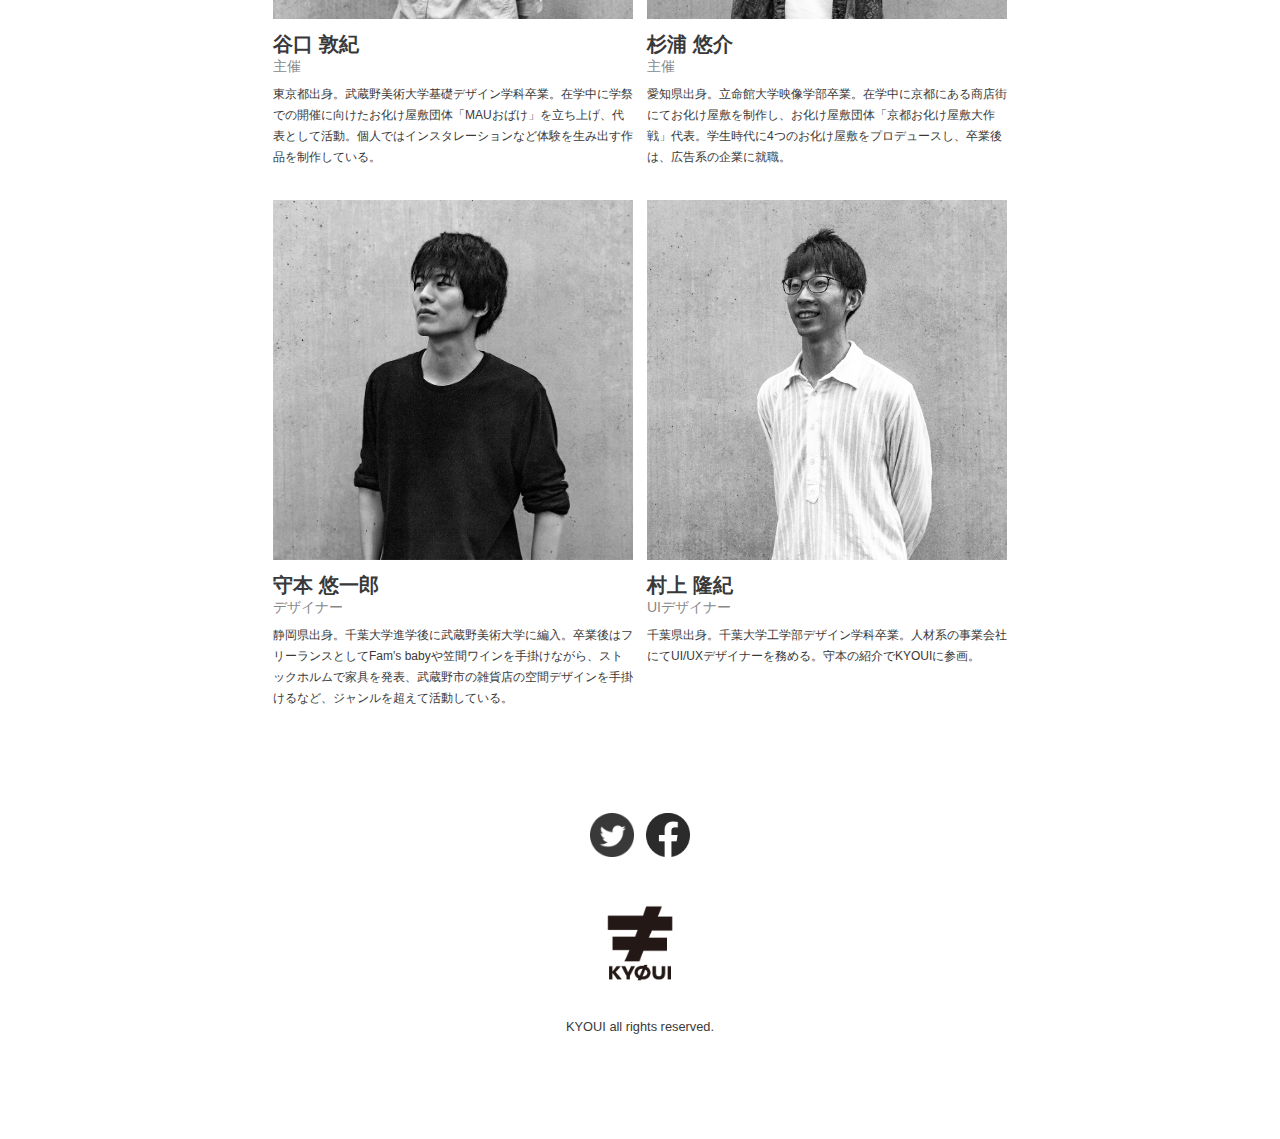
==== commit cda61447: "コード整形" ====
--- a/docs/index.html
+++ b/docs/index.html
@@ -6,7 +6,10 @@
   <script async src="https://www.googletagmanager.com/gtag/js?id=UA-143882846-1"></script>
   <script>
     window.dataLayer = window.dataLayer || [];
-    function gtag(){dataLayer.push(arguments);}
+
+    function gtag() {
+      dataLayer.push(arguments);
+    }
     gtag('js', new Date());
     gtag('config', 'UA-143882846-1');
   </script>
@@ -80,29 +83,32 @@
             <p class="member__card__text">
               愛知県出身。立命館大学映像学部卒業。在学中に京都にある商店街にてお化け屋敷を制作し、お化け屋敷団体「京都お化け屋敷大作戦」代表。学生時代に4つのお化け屋敷をプロデュースし、卒業後は、広告系の企業に就職。
             </p>
-            </div>
-            <div class="member__card">
-              <img src="./assets/images/yuichiro.png" alt="モリモトユウイチロウの写真" class="member__card__image">
-              <h3 class="member__card__name">守本 悠一郎</h3>
-              <p class="member__card__role">デザイナー</p>
-              <p class="member__card__text">
-                静岡県出身。千葉大学進学後に武蔵野美術大学に編入。卒業後はフリーランスとしてFam's babyや笠間ワインを手掛けながら、ストックホルムで家具を発表、武蔵野市の雑貨店の空間デザインを手掛けるなど、ジャンルを超えて活動している。
-              </p>
-            </div>
-            <div class="member__card">
-              <img src="./assets/images/ryuki.png" alt="ムラカミリュウキの写真" class="member__card__image">
-              <h3 class="member__card__name">村上 隆紀</h3>
-              <p class="member__card__role">UIデザイナー</p>
-              <p class="member__card__text">
-                千葉県出身。千葉大学工学部デザイン学科卒業。人材系の事業会社にてUI/UXデザイナーを務める。守本の紹介でKYOUIに参画。
-              </p>
-            </div>
           </div>
+          <div class="member__card">
+            <img src="./assets/images/yuichiro.png" alt="モリモトユウイチロウの写真" class="member__card__image">
+            <h3 class="member__card__name">守本 悠一郎</h3>
+            <p class="member__card__role">デザイナー</p>
+            <p class="member__card__text">
+              静岡県出身。千葉大学進学後に武蔵野美術大学に編入。卒業後はフリーランスとしてFam's
+              babyや笠間ワインを手掛けながら、ストックホルムで家具を発表、武蔵野市の雑貨店の空間デザインを手掛けるなど、ジャンルを超えて活動している。
+            </p>
+          </div>
+          <div class="member__card">
+            <img src="./assets/images/ryuki.png" alt="ムラカミリュウキの写真" class="member__card__image">
+            <h3 class="member__card__name">村上 隆紀</h3>
+            <p class="member__card__role">UIデザイナー</p>
+            <p class="member__card__text">
+              千葉県出身。千葉大学工学部デザイン学科卒業。人材系の事業会社にてUI/UXデザイナーを務める。守本の紹介でKYOUIに参画。
+            </p>
+          </div>
+        </div>
       </section>
       <footer>
         <div class="sns-buttons">
-          <a href="https://twitter.com/KYOUI_official" target="_blank"><img src="assets/images/twitter-icon.png" alt="twitterアイコン" class="sns-buttons__twitter"></a>
-          <a href="https://www.facebook.com/KYOUI-2353207561625531/" target="_blank"><img src="assets/images/facebook-logo.png" alt="twitterアイコン" class="sns-buttons__twitter"></a>
+          <a href="https://twitter.com/KYOUI_official" target="_blank"><img src="assets/images/twitter-icon.png"
+              alt="twitterアイコン" class="sns-buttons__twitter"></a>
+          <a href="https://www.facebook.com/KYOUI-2353207561625531/" target="_blank"><img
+              src="assets/images/facebook-logo.png" alt="twitterアイコン" class="sns-buttons__twitter"></a>
         </div>
         <div class="footer-logo">
           <img src="./assets/images/KYOUI_logo.png" alt="" width="120">
--- a/docs/assets/css/style.css
+++ b/docs/assets/css/style.css
@@ -47,7 +47,7 @@
 
 .event__card {
   margin: 0 auto;
-  max-width: 320px;
+  max-width: 396px;
   background: #393939;
   border-radius: 8px;
   box-shadow: 0px 4px 24px rgba(0, 0, 0, 0.2);
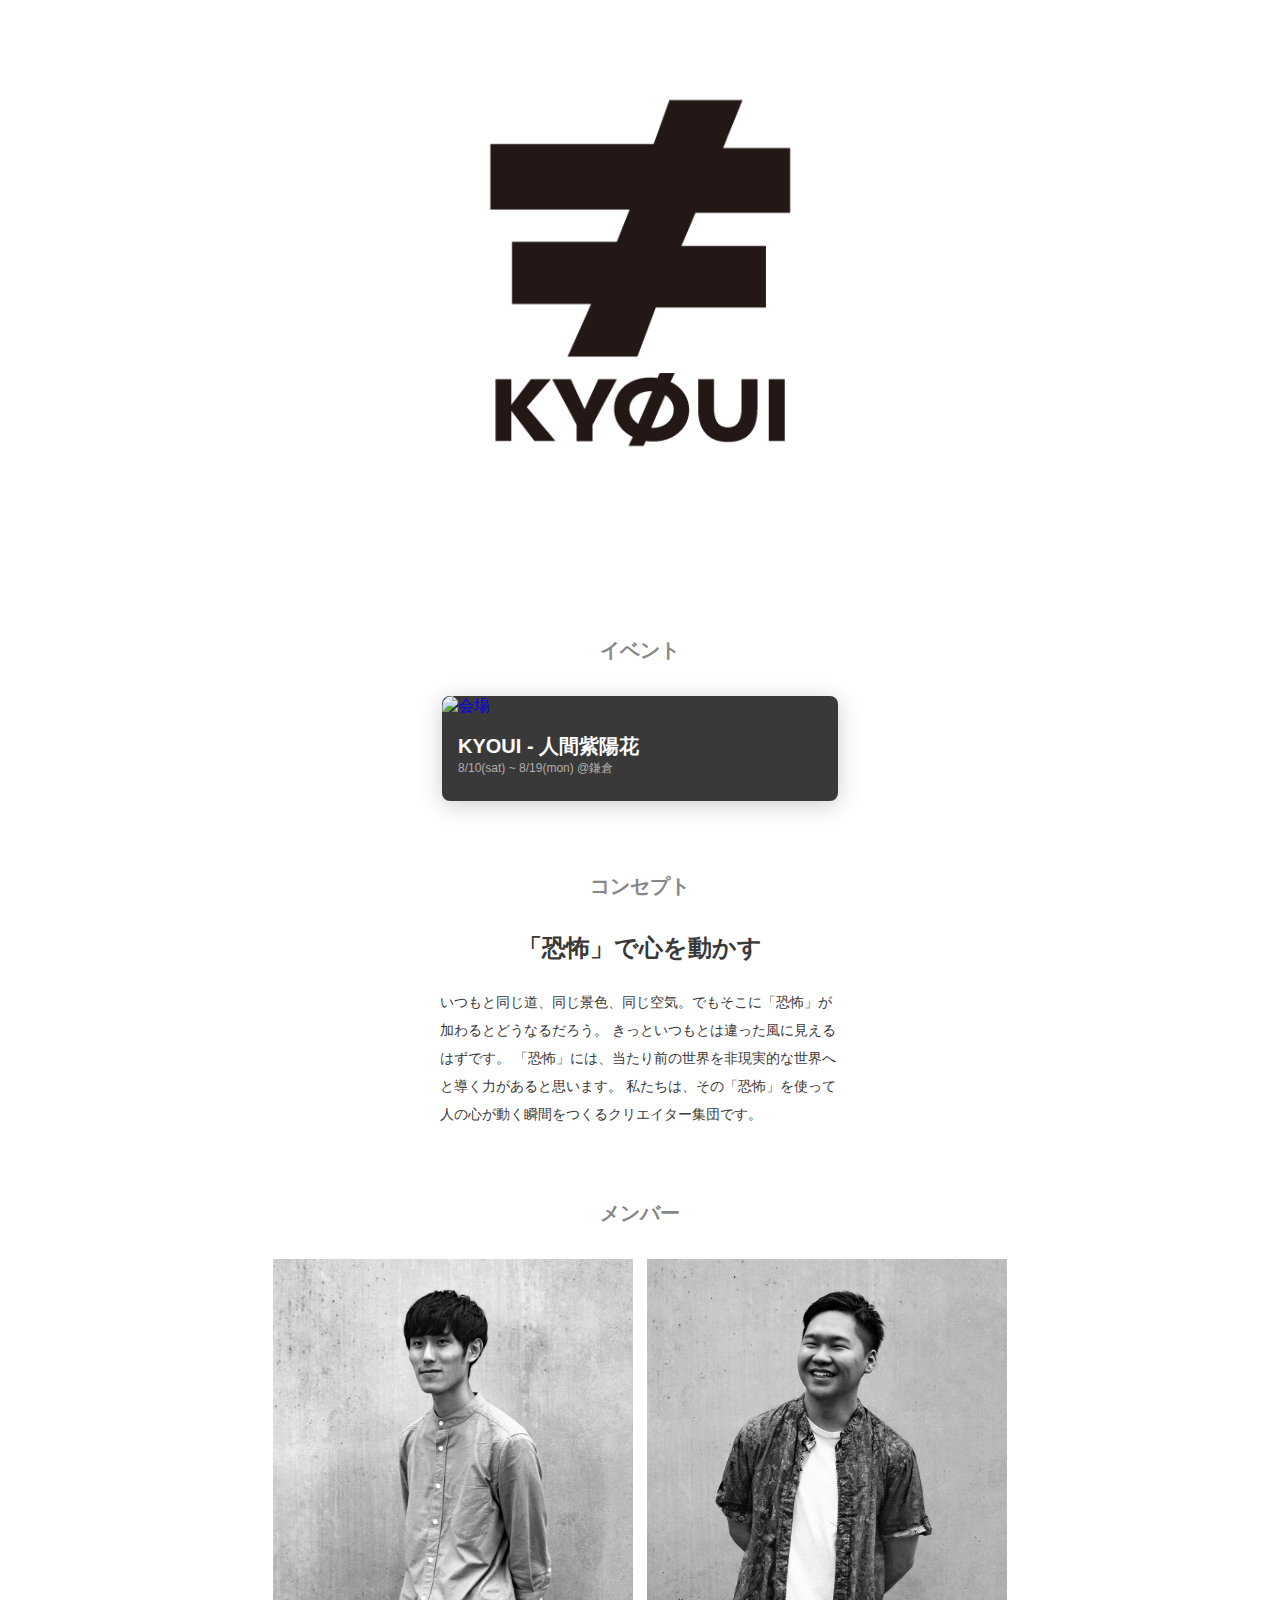
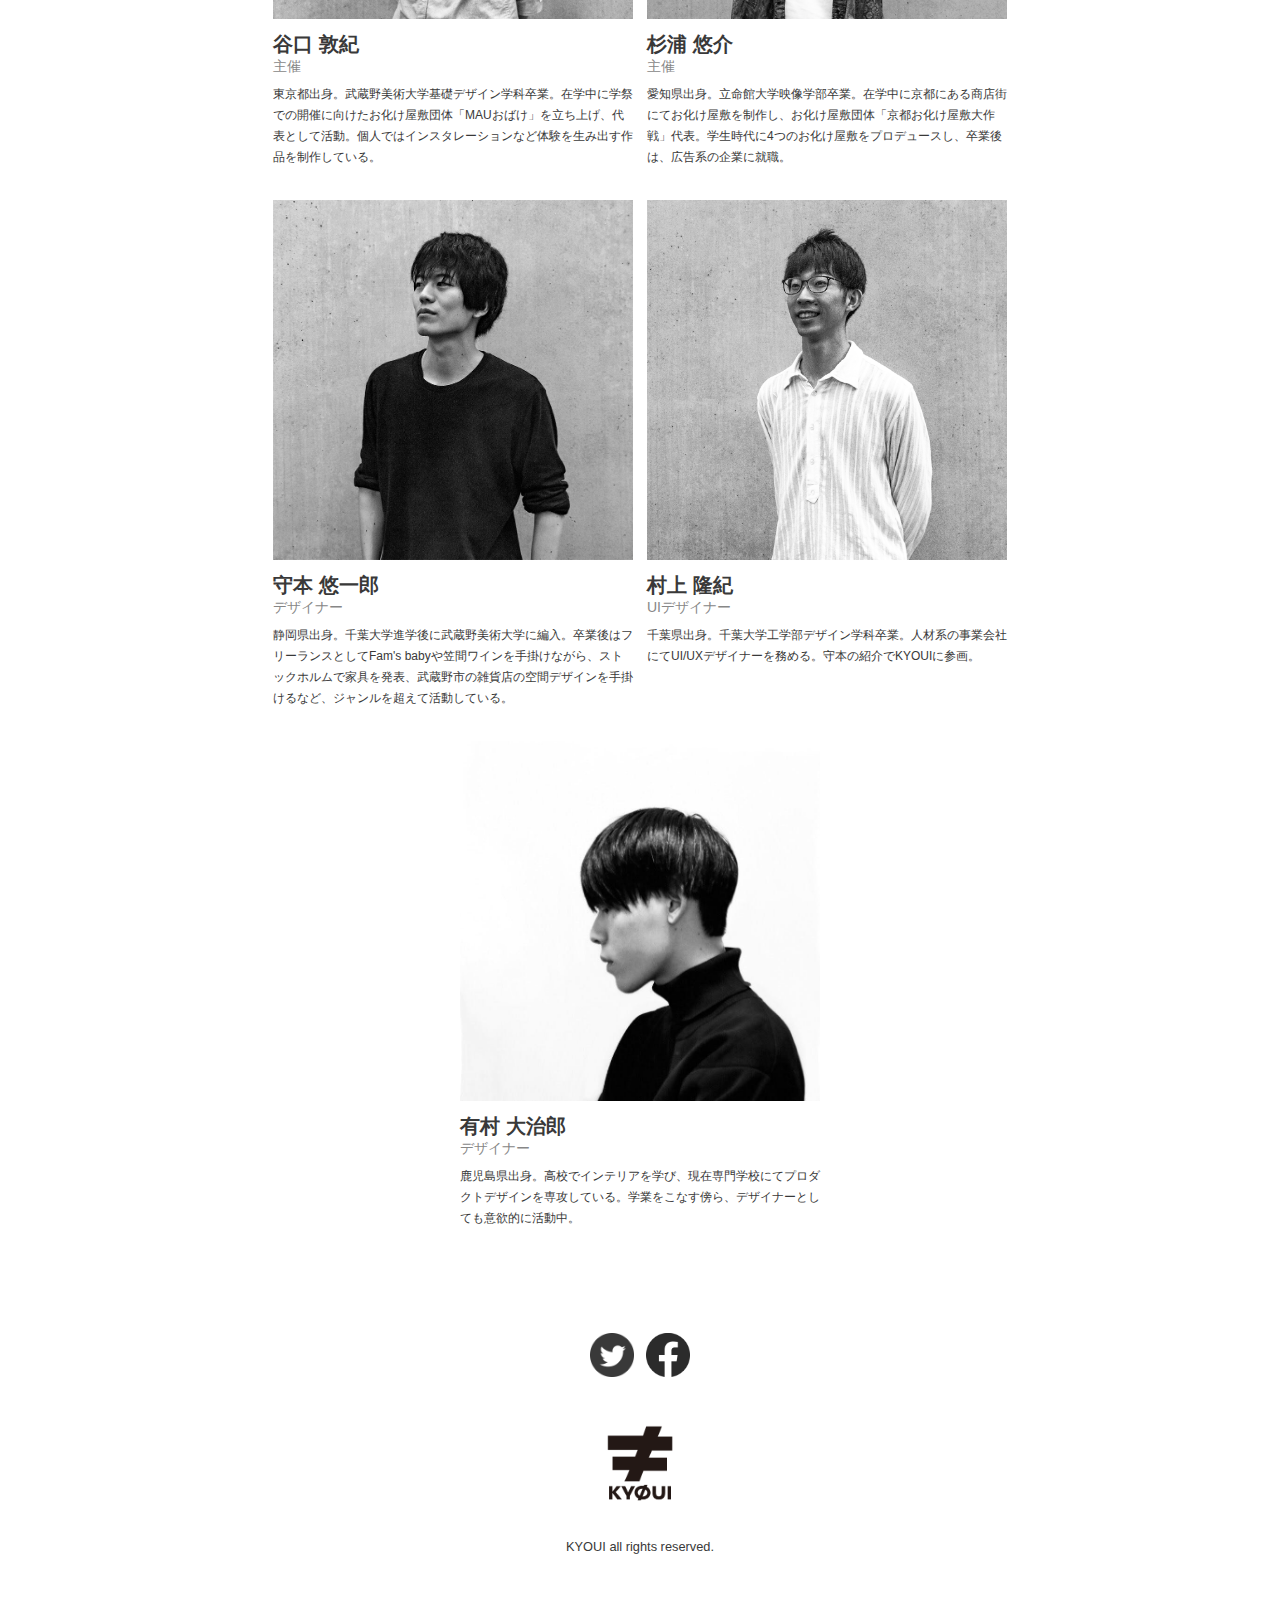
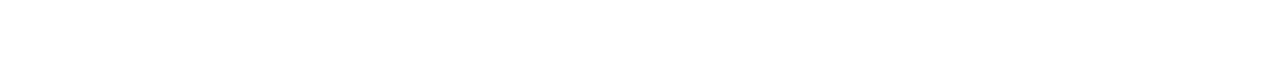
==== commit 43a6eb3a: "メンバーを追加" ====
--- a/docs/index.html
+++ b/docs/index.html
@@ -101,6 +101,14 @@
               千葉県出身。千葉大学工学部デザイン学科卒業。人材系の事業会社にてUI/UXデザイナーを務める。守本の紹介でKYOUIに参画。
             </p>
           </div>
+          <div class="member__card">
+            <img src="./assets/images/daijiro.jpg" alt="ムラカミリュウキの写真" class="member__card__image">
+            <h3 class="member__card__name">有村 大治郎</h3>
+            <p class="member__card__role">デザイナー</p>
+            <p class="member__card__text">
+              鹿児島県出身。高校でインテリアを学び、現在専門学校にてプロダクトデザインを専攻している。学業をこなす傍ら、デザイナーとしても意欲的に活動中。
+            </p>
+          </div>
         </div>
       </section>
       <footer>
--- a/docs/assets/css/style.css
+++ b/docs/assets/css/style.css
@@ -54,7 +54,7 @@
 }
 
 .event__card__image {
-  height: 168px;
+  height: 184px;
   width: 100%;
   object-fit: cover;
   border-radius: 10px 10px 0 0;
